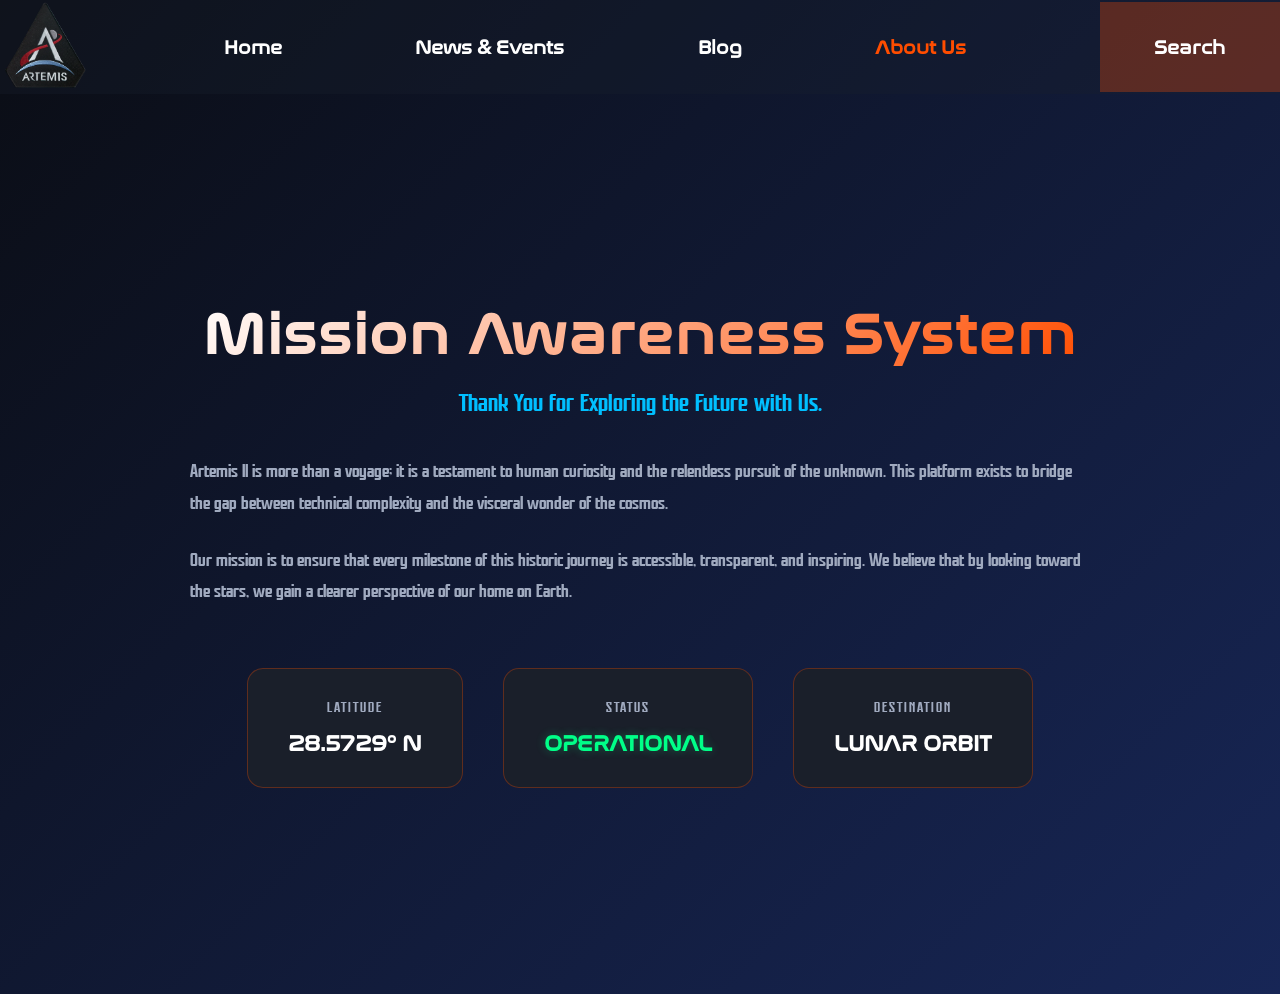
==== pages/about.html @ 9321aee0 "Initial commit: Artemis II clone site Add complete starter for an Artemis II informational site: pag" ====
<!DOCTYPE html>
<html lang="en">

<head>
    <meta charset="UTF-8">
    <meta name="viewport" content="width=device-width, initial-scale=1.0">
    <link rel="stylesheet" href="../styles/style.css">
    <link rel="stylesheet" href="../styles/topbar_style.css">
    <link rel="stylesheet" href="../styles/about_style.css">

    <script src="../scripts/loaders/load_top_bar.js"></script>
    <title>About Us - Artemis II</title>
</head>

<body onload="loadTopBar('About')">
        <header class="top_bar" id="top_bar"></header>

    <main class="about_container">
        <div class="about_content">
            <h1 class="about_title">Mission Awareness System</h1>
            <p class="about_subtitle">Thank You for Exploring the Future with Us.</p>

            <div class="about_text">
                <p>Artemis II is more than a voyage; it is a testament to human curiosity and the relentless pursuit of
                    the unknown. This platform exists to bridge the gap between technical complexity and the visceral
                    wonder of the cosmos.</p>

                <p>Our mission is to ensure that every milestone of this historic journey is accessible, transparent,
                    and inspiring. We believe that by looking toward the stars, we gain a clearer perspective of our
                    home on Earth.</p>
            </div>

            <div class="info_grid">
                <div class="info_card">
                    <div class="info_label">Latitude</div>
                    <div class="info_value">28.5729° N</div>
                </div>
                <div class="info_card">
                    <div class="info_label">Status</div>
                    <div class="info_value status_operational">OPERATIONAL</div>
                </div>
                <div class="info_card">
                    <div class="info_label">Destination</div>
                    <div class="info_value">LUNAR ORBIT</div>
                </div>
            </div>
        </div>
    </main>
</body>

</html>
---- styles/style.css ----
* {
    margin: 0;
    padding: 0;
    box-sizing: border-box;
}

body {
    background: linear-gradient(135deg, #0B0E17 0%, #172656 100%);
    color: white;
    margin: 0;
    padding: 0;
}

a {
    text-decoration: none;
    color: inherit;
}

.section_title {
    font-family: 'main_font', 'Inter', sans-serif;
    font-size: 2.5rem;
    font-weight: 700;
    color: #FFFFFF;
    margin-bottom: 40px;
    text-align: center;
    position: relative;
    display: inline-block;
    width: 100%;
}

.section_title::after {
    content: '';
    display: block;
    width: 80px;
    height: 4px;
    background: #FF4D00;
    margin: 15px auto 0;
    border-radius: 2px;
}

/* Optional: Keep hover effect for better UX */
a:hover {
    color: #FF4D00;
}
@font-face {
    font-family: 'logo_font';
    src: url('../assets/fonts/logo_font.otf') format('opentype');
}

@font-face {
    font-family: 'main_font';
    src: url('../assets/fonts/main_font.ttf') format('opentype');
}
---- styles/topbar_style.css ----
.top_bar{
    display: flex;
    align-items: center;
    justify-content: space-between;
    background-color: rgba(26, 31, 42, 0.3);

    font-family: 'logo_font';
}

.top_bar_item{
    cursor: pointer;
}
.top_bar_item img{
    width: 10vh;
}


/* search container red rectangle */
.search_container{
    cursor: pointer;
    display: flex;
    background-color: rgba(255, 77, 0, 0.3);
    width: 20vh;
    height: 10vh;
    align-items: center;
    justify-content: center;
    text-align: center;
}

.current {
    color:#FF4D00;
}
@media (max-width: 600px) {
    .top_bar{
        flex-direction: column;
    }
}
---- styles/about_style.css ----
/* about_style.css - About Us Page */

.about_container {
    min-height: 100vh;
    display: flex;
    align-items: center;
    justify-content: center;
    padding: 40px 20px;
    background: linear-gradient(135deg, #0B0E17 0%, #172656 100%);
}

.about_content {
    max-width: 900px;
    margin: 0 auto;
    text-align: center;
}

.about_title {
    font-family: 'logo_font', 'main_font', sans-serif;
    font-size: 3.5rem;
    font-weight: 800;
    background: linear-gradient(135deg, #FFFFFF 0%, #FF4D00 100%);
    -webkit-background-clip: text;
    background-clip: text;
    color: transparent;
    margin-bottom: 20px;
    letter-spacing: 2px;
}

.about_subtitle {
    font-family: 'main_font', sans-serif;
    font-size: 1.5rem;
    color: #00BFFF;
    margin-bottom: 40px;
    font-weight: 500;
}

.about_text {
    text-align: left;
    margin-bottom: 60px;
}

.about_text p {
    font-family: 'main_font', sans-serif;
    font-size: 1.1rem;
    line-height: 1.8;
    color: #A0AABF;
    margin-bottom: 25px;
}

.info_grid {
    display: flex;
    justify-content: center;
    gap: 40px;
    flex-wrap: wrap;
    margin-top: 40px;
}

.info_card {
    background: #1A1F2A;
    border-radius: 16px;
    padding: 30px 40px;
    min-width: 180px;
    text-align: center;
    border: 1px solid rgba(255, 77, 0, 0.3);
    transition: all 0.3s ease;
}

.info_card:hover {
    transform: translateY(-5px);
    border-color: #FF4D00;
    box-shadow: 0 10px 30px rgba(255, 77, 0, 0.2);
}

.info_label {
    font-family: 'main_font', sans-serif;
    font-size: 0.9rem;
    text-transform: uppercase;
    letter-spacing: 2px;
    color: #A0AABF;
    margin-bottom: 15px;
}

.info_value {
    font-family: 'logo_font', 'main_font', sans-serif;
    font-size: 1.4rem;
    font-weight: 700;
    color: #FFFFFF;
}

.status_operational {
    color: #00FF88;
    text-shadow: 0 0 10px rgba(0, 255, 136, 0.3);
}

/* Responsive Design */
@media (max-width: 768px) {
    .about_title {
        font-size: 2.2rem;
    }
    
    .about_subtitle {
        font-size: 1.2rem;
    }
    
    .about_text p {
        font-size: 1rem;
    }
    
    .info_grid {
        gap: 20px;
    }
    
    .info_card {
        padding: 20px 30px;
        min-width: 140px;
    }
    
    .info_value {
        font-size: 1.1rem;
    }
}

@media (max-width: 480px) {
    .about_title {
        font-size: 1.8rem;
    }
    
    .about_subtitle {
        font-size: 1rem;
    }
    
    .info_card {
        width: 100%;
    }
}
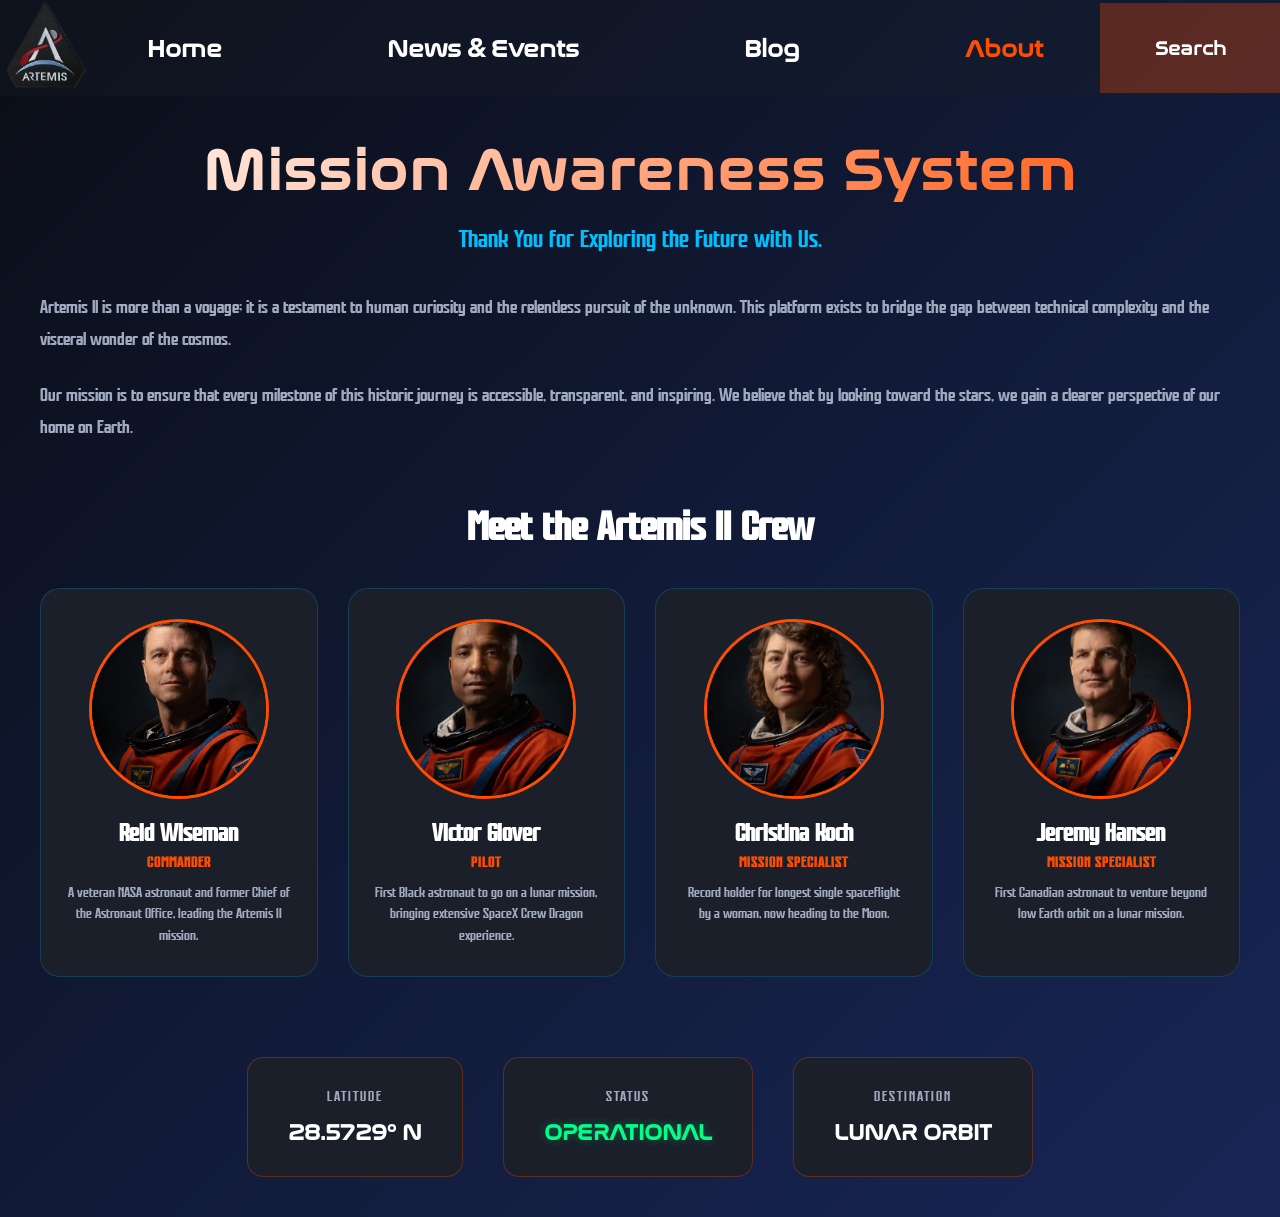
==== commit 778249c8: "Refactor pages, add loaders, styles, and topbar Major refactor across HTML, JS loaders, and styles: " ====
--- a/pages/about.html
+++ b/pages/about.html
@@ -1,51 +1,123 @@
-<!DOCTYPE html>
+<!doctype html>
 <html lang="en">
-
-<head>
-    <meta charset="UTF-8">
-    <meta name="viewport" content="width=device-width, initial-scale=1.0">
-    <link rel="stylesheet" href="../styles/style.css">
-    <link rel="stylesheet" href="../styles/topbar_style.css">
-    <link rel="stylesheet" href="../styles/about_style.css">
+  <head>
+    <meta charset="UTF-8" />
+    <meta name="viewport" content="width=device-width, initial-scale=1.0" />
+    <link rel="stylesheet" href="../styles/style.css" />
+    <link rel="stylesheet" href="../styles/topbar_style.css" />
+    <link rel="stylesheet" href="../styles/about_style.css" />
+    <link rel="stylesheet" href="../styles/astronaut_style.css" />
 
     <script src="../scripts/loaders/load_top_bar.js"></script>
+    <script src="../scripts/loaders/load_about.js"></script>
     <title>About Us - Artemis II</title>
-</head>
+  </head>
 
-<body onload="loadTopBar('About')">
-        <header class="top_bar" id="top_bar"></header>
+  <body>
+    <header class="top_bar" id="top_bar"></header>
 
     <main class="about_container">
-        <div class="about_content">
-            <h1 class="about_title">Mission Awareness System</h1>
-            <p class="about_subtitle">Thank You for Exploring the Future with Us.</p>
+      <div class="about_content">
+        <h1 class="about_title">Mission Awareness System</h1>
+        <p class="about_subtitle">
+          Thank You for Exploring the Future with Us.
+        </p>
 
-            <div class="about_text">
-                <p>Artemis II is more than a voyage; it is a testament to human curiosity and the relentless pursuit of
-                    the unknown. This platform exists to bridge the gap between technical complexity and the visceral
-                    wonder of the cosmos.</p>
+        <div class="about_text">
+          <p>
+            Artemis II is more than a voyage; it is a testament to human
+            curiosity and the relentless pursuit of the unknown. This platform
+            exists to bridge the gap between technical complexity and the
+            visceral wonder of the cosmos.
+          </p>
 
-                <p>Our mission is to ensure that every milestone of this historic journey is accessible, transparent,
-                    and inspiring. We believe that by looking toward the stars, we gain a clearer perspective of our
-                    home on Earth.</p>
+          <p>
+            Our mission is to ensure that every milestone of this historic
+            journey is accessible, transparent, and inspiring. We believe that
+            by looking toward the stars, we gain a clearer perspective of our
+            home on Earth.
+          </p>
+        </div>
+        <section class="astronauts_section">
+          <h2 class="section_title">Meet the Artemis II Crew</h2>
+          <div class="astronauts_grid">
+            <!-- Astronaut Card 1 -->
+            <div class="astronaut_card">
+              <div class="astronaut_image">
+                <img
+                  src="../assets/crew_photos/Reid Wiseman.webp"
+                  alt="Commander Reid Wiseman"
+                />
+              </div>
+              <h3 class="astronaut_name">Reid Wiseman</h3>
+              <p class="astronaut_role">Commander</p>
+              <p class="astronaut_description">
+                A veteran NASA astronaut and former Chief of the Astronaut
+                Office, leading the Artemis II mission.
+              </p>
             </div>
-
-            <div class="info_grid">
-                <div class="info_card">
-                    <div class="info_label">Latitude</div>
-                    <div class="info_value">28.5729° N</div>
-                </div>
-                <div class="info_card">
-                    <div class="info_label">Status</div>
-                    <div class="info_value status_operational">OPERATIONAL</div>
-                </div>
-                <div class="info_card">
-                    <div class="info_label">Destination</div>
-                    <div class="info_value">LUNAR ORBIT</div>
-                </div>
+            <!-- Astronaut Card 2 -->
+            <div class="astronaut_card">
+              <div class="astronaut_image">
+                <img
+                  src="../assets/crew_photos/Victor Glover.webp"
+                  alt="Pilot Victor Glover"
+                />
+              </div>
+              <h3 class="astronaut_name">Victor Glover</h3>
+              <p class="astronaut_role">Pilot</p>
+              <p class="astronaut_description">
+                First Black astronaut to go on a lunar mission, bringing
+                extensive SpaceX Crew Dragon experience.
+              </p>
             </div>
+            <!-- Astronaut Card 3 -->
+            <div class="astronaut_card">
+              <div class="astronaut_image">
+                <img
+                  src="../assets/crew_photos/Christina Koch.webp"
+                  alt="Mission Specialist Christina Koch"
+                />
+              </div>
+              <h3 class="astronaut_name">Christina Koch</h3>
+              <p class="astronaut_role">Mission Specialist</p>
+              <p class="astronaut_description">
+                Record holder for longest single spaceflight by a woman, now
+                heading to the Moon.
+              </p>
+            </div>
+            <!-- Astronaut Card 4 -->
+            <div class="astronaut_card">
+              <div class="astronaut_image">
+                <img
+                  src="../assets/crew_photos/Jeremy Hansen.webp"
+                  alt="Mission Specialist Jeremy Hansen"
+                />
+              </div>
+              <h3 class="astronaut_name">Jeremy Hansen</h3>
+              <p class="astronaut_role">Mission Specialist</p>
+              <p class="astronaut_description">
+                First Canadian astronaut to venture beyond low Earth orbit on a
+                lunar mission.
+              </p>
+            </div>
+          </div>
+        </section>
+        <div class="info_grid">
+          <div class="info_card">
+            <div class="info_label">Latitude</div>
+            <div class="info_value">28.5729° N</div>
+          </div>
+          <div class="info_card">
+            <div class="info_label">Status</div>
+            <div class="info_value status_operational">OPERATIONAL</div>
+          </div>
+          <div class="info_card">
+            <div class="info_label">Destination</div>
+            <div class="info_value">LUNAR ORBIT</div>
+          </div>
         </div>
+      </div>
     </main>
-</body>
-
-</html>+  </body>
+</html>
--- a/styles/style.css
+++ b/styles/style.css
@@ -29,13 +29,7 @@
 }
 
 .section_title::after {
-    content: '';
-    display: block;
-    width: 80px;
-    height: 4px;
-    background: #FF4D00;
-    margin: 15px auto 0;
-    border-radius: 2px;
+    margin: auto ;
 }
 
 /* Optional: Keep hover effect for better UX */
--- a/styles/topbar_style.css
+++ b/styles/topbar_style.css
@@ -9,9 +9,21 @@
 
 .top_bar_item{
     cursor: pointer;
+    font-size: 1.5em;
+    font-weight: bold;
 }
 .top_bar_item img{
     width: 10vh;
+}
+.navigation{
+    width: 70%;
+}
+.navigation_list{
+   list-style: none;
+
+   display: flex;
+   justify-content: space-between;
+   width: 100%;
 }
 
 
@@ -30,9 +42,17 @@
 .current {
     color:#FF4D00;
 }
-@media (max-width: 600px) {
+@media (max-width: 700px) {
     .top_bar{
         flex-direction: column;
     }
+
+    .navigation_list{
+        flex-direction: column;
+        align-items: center;
+        margin-top: 30px;
+        gap: 2rem;
+        margin-bottom: 30px;
+    }
 }
 
--- a/styles/about_style.css
+++ b/styles/about_style.css
@@ -6,11 +6,10 @@
     align-items: center;
     justify-content: center;
     padding: 40px 20px;
-    background: linear-gradient(135deg, #0B0E17 0%, #172656 100%);
 }
 
 .about_content {
-    max-width: 900px;
+    max-width: 1200px;
     margin: 0 auto;
     text-align: center;
 }
--- a/styles/astronaut_style.css
+++ b/styles/astronaut_style.css
@@ -0,0 +1,76 @@
+
+/* ============================================ */
+/* 4) Astronauts Section */
+/* ============================================ */
+
+.astronauts_section {
+    margin-bottom: 80px;
+}
+
+.astronauts_grid {
+    display: grid;
+    grid-template-columns: repeat(auto-fit, minmax(30vh, 1fr));
+    gap: 30px;
+}
+
+.astronaut_card {
+    background: #1A1F2A;
+    border-radius: 20px;
+    padding: 30px 25px;
+    text-align: center;
+    transition: all 0.3s ease;
+    border: 1px solid rgba(0, 191, 255, 0.2);
+    cursor: pointer;
+}
+
+.astronaut_card:hover {
+    transform: translateY(-8px);
+    border-color: #00BFFF;
+    box-shadow: 0 15px 35px rgba(0, 191, 255, 0.15);
+}
+
+.astronaut_image {
+    width: 180px;
+    height: 180px;
+    margin: 0 auto 20px;
+    border-radius: 50%;
+    overflow: hidden;
+    border: 3px solid #FF4D00;
+    transition: all 0.3s ease;
+}
+
+.astronaut_card:hover .astronaut_image {
+    border-color: #00BFFF;
+    transform: scale(1.02);
+}
+
+.astronaut_image img {
+    width: 100%;
+    height: 100%;
+    object-fit: cover;
+}
+
+.astronaut_name {
+    font-family: 'main_font', 'Inter', sans-serif;
+    font-size: 1.5rem;
+    font-weight: 700;
+    color: #FFFFFF;
+    margin-bottom: 8px;
+}
+
+.astronaut_role {
+    font-family: 'main_font', 'Inter', sans-serif;
+    font-size: 0.9rem;
+    color: #FF4D00;
+    font-weight: 600;
+    margin-bottom: 12px;
+    text-transform: uppercase;
+    letter-spacing: 1px;
+}
+
+.astronaut_description {
+    font-family: 'main_font', 'Inter', sans-serif;
+    font-size: 0.9rem;
+    color: #A0AABF;
+    line-height: 1.5;
+}
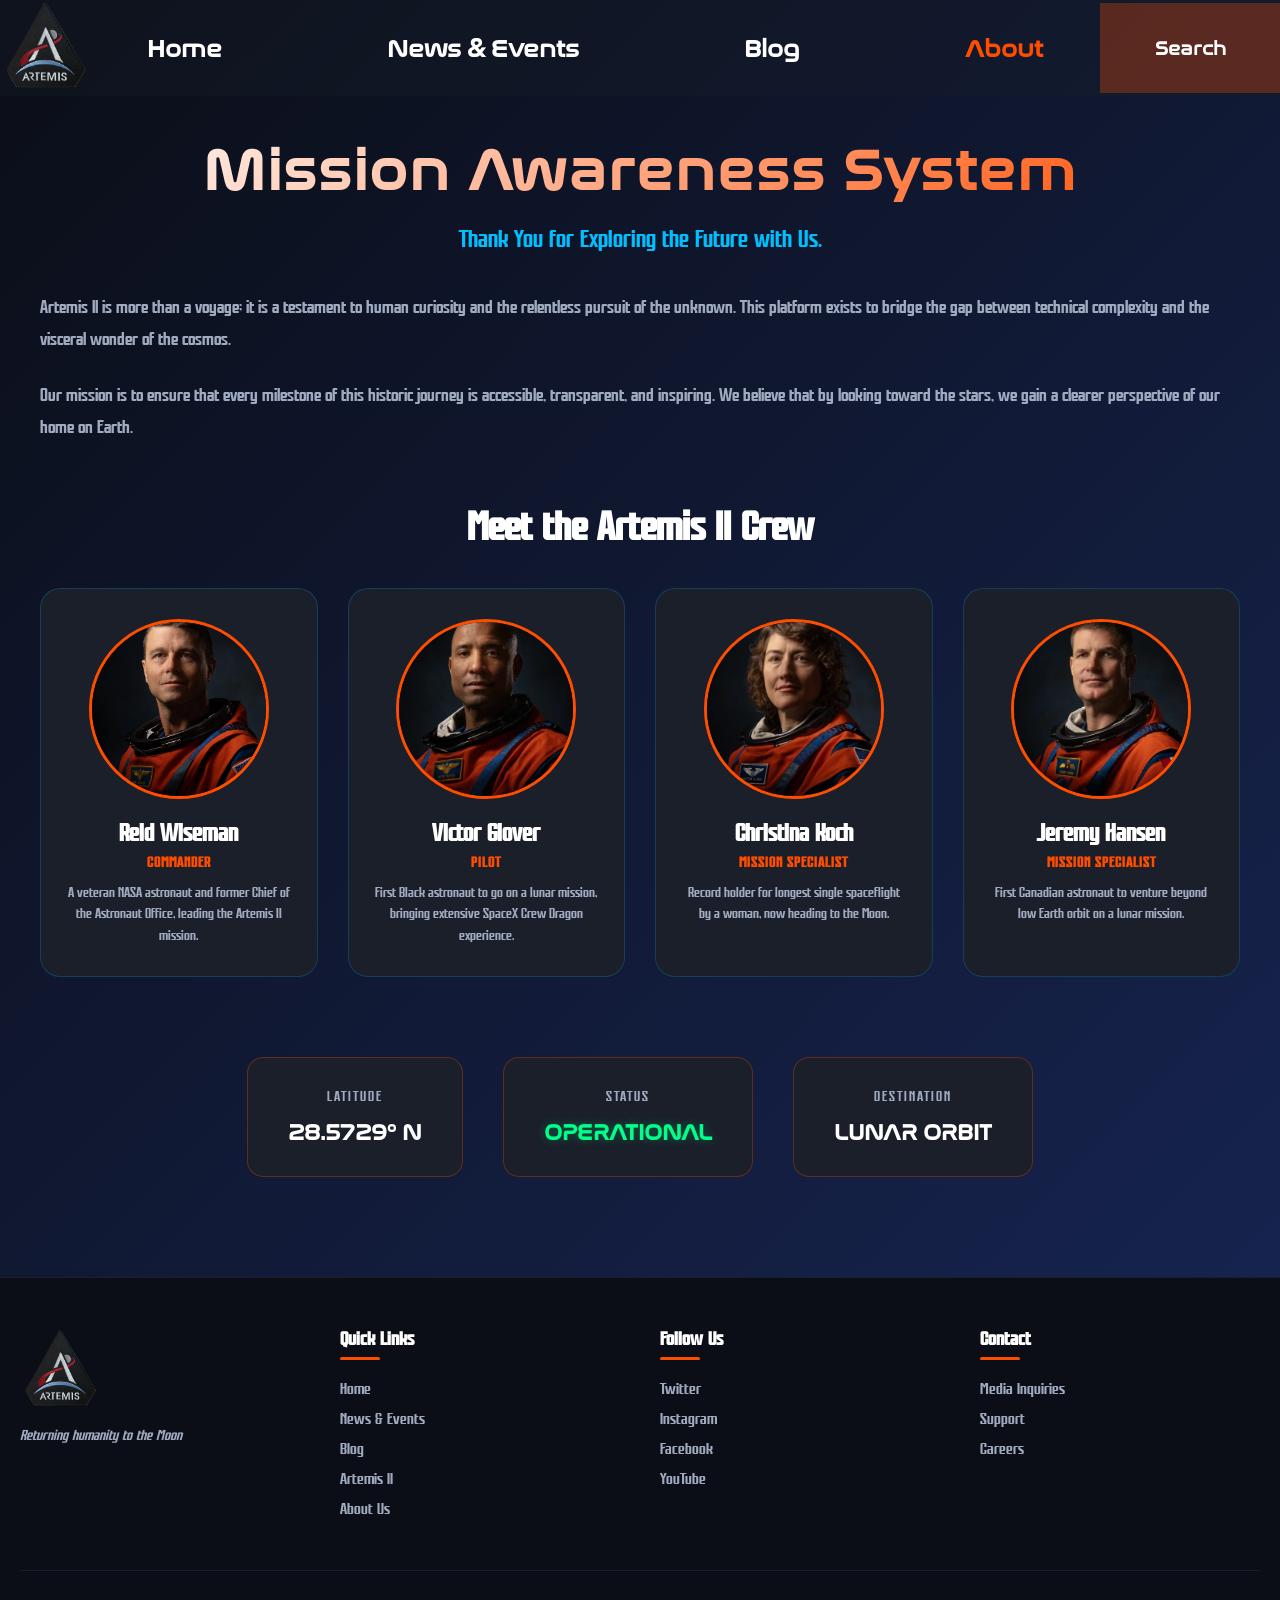
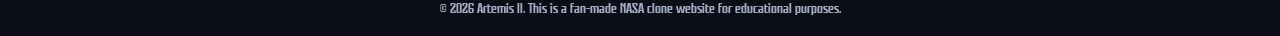
==== commit d831306d: "Add outline images and footer to About page Add a set of outline PNG assets (about, blog variants, h" ====
--- a/pages/about.html
+++ b/pages/about.html
@@ -7,9 +7,11 @@
     <link rel="stylesheet" href="../styles/topbar_style.css" />
     <link rel="stylesheet" href="../styles/about_style.css" />
     <link rel="stylesheet" href="../styles/astronaut_style.css" />
+    <link rel="stylesheet" href="../styles/footer_style.css" />
 
     <script src="../scripts/loaders/load_top_bar.js"></script>
     <script src="../scripts/loaders/load_about.js"></script>
+    <script src="../scripts/loaders/add_footer.js"></script>
     <title>About Us - Artemis II</title>
   </head>
 
--- a/styles/footer_style.css
+++ b/styles/footer_style.css
@@ -0,0 +1,101 @@
+
+/* ============================================ */
+/* 5) Footer */
+/* ============================================ */
+
+.footer {
+    background: #0B0E17;
+    border-top: 1px solid #1A1F2A;
+    margin-top: 60px;
+    padding: 50px 20px 20px;
+}
+
+.footer_content {
+    max-width: 1400px;
+    margin: 0 auto;
+    display: grid;
+    grid-template-columns: repeat(auto-fit, minmax(220px, 1fr));
+    gap: 40px;
+    margin-bottom: 40px;
+}
+
+.footer_section h4 {
+    font-family: 'main_font', 'Inter', sans-serif;
+    font-size: 1.2rem;
+    color: #FFFFFF;
+    margin-bottom: 20px;
+    position: relative;
+    display: inline-block;
+}
+
+.footer_section h4::after {
+    content: '';
+    display: block;
+    width: 40px;
+    height: 3px;
+    background: #FF4D00;
+    margin-top: 8px;
+    border-radius: 2px;
+}
+
+.footer_section ul {
+    list-style: none;
+    padding: 0;
+}
+
+.footer_section ul li {
+    margin-bottom: 12px;
+}
+
+.footer_section ul li a {
+    color: #A0AABF;
+    text-decoration: none;
+    font-family: 'main_font', 'Inter', sans-serif;
+    transition: color 0.3s ease;
+}
+
+.footer_section ul li a:hover {
+    color: #FF4D00;
+}
+
+.footer_logo {
+    width: 80px;
+    height: auto;
+    margin-bottom: 15px;
+}
+
+.footer_tagline {
+    font-family: 'main_font', 'Inter', sans-serif;
+    color: #A0AABF;
+    font-size: 0.9rem;
+    font-style: italic;
+}
+
+.footer_bottom {
+    text-align: center;
+    padding-top: 30px;
+    border-top: 1px solid #1A1F2A;
+    max-width: 1400px;
+    margin: 0 auto;
+}
+
+.footer_bottom p {
+    font-family: 'main_font', 'Inter', sans-serif;
+    color: #A0AABF;
+    font-size: 0.85rem;
+}
+
+@media (max-width : 700px) {
+        .footer_content {
+                grid-template-columns: 1fr;
+                text-align: center;
+            }
+        
+            .footer_section h4::after {
+                margin: 8px auto 0;
+            }
+        
+            .footer_logo {
+                margin: 0 auto 15px;
+            }
+}
